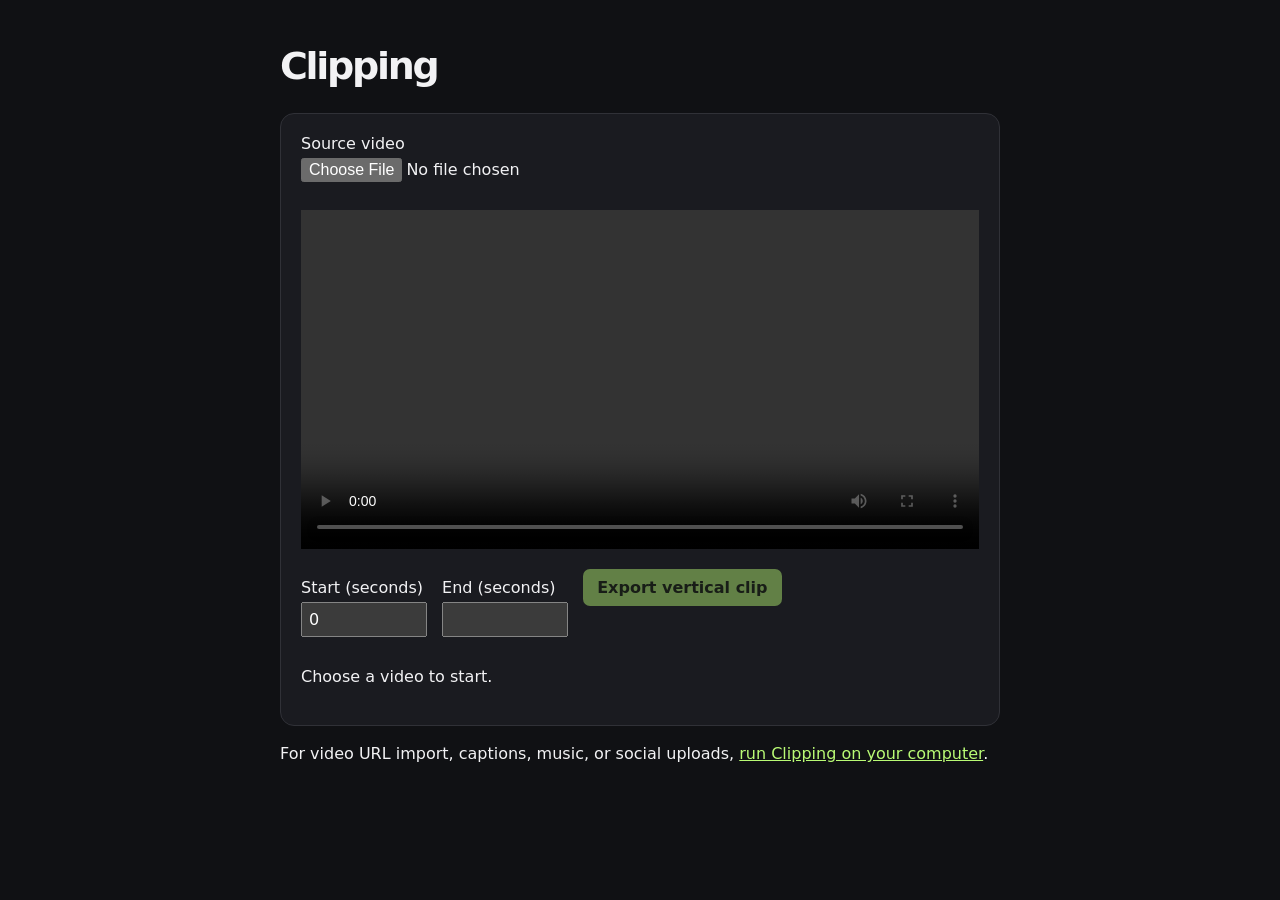
==== docs/index.html @ 1b0fe751 "Deploy browser clipping editor to GitHub Pages" ====
<!doctype html>
<html lang="en">
<meta charset="utf-8">
<meta name="viewport" content="width=device-width, initial-scale=1">
<title>Clipping</title>
<style>
:root{color-scheme:dark;font:16px system-ui;background:#101114;color:#f2f2f4;accent-color:#b9fb75}
body{max-width:720px;margin:44px auto;padding:0 20px}section{background:#1a1b20;border:1px solid #303137;border-radius:14px;padding:20px}h1{letter-spacing:-.06em;font-size:38px}a{color:#b9fb75}video{width:100%;max-height:380px;background:#09090a;margin:16px 0}label{display:inline-flex;flex-direction:column;gap:5px;margin:0 10px 12px 0}input,button{font:inherit}input[type=number]{width:110px;padding:6px}button{padding:9px 14px;border:0;border-radius:7px;background:#b9fb75;color:#17210d;font-weight:700}button:disabled{opacity:.45}p{line-height:1.5}
</style>
<h1>Clipping</h1>
<section>
  <label>Source video<input id="source" type="file" accept="video/*"></label>
  <video id="preview" controls playsinline></video>
  <form id="clip">
    <label>Start (seconds)<input id="start" type="number" min="0" step="any" value="0" required></label>
    <label>End (seconds)<input id="end" type="number" min="0" step="any" required></label>
    <button id="export" disabled>Export vertical clip</button>
  </form>
  <p id="status" role="status">Choose a video to start.</p>
  <a id="download" hidden>Download clip</a>
</section>
<p>For video URL import, captions, music, or social uploads, <a href="https://github.com/akshatjaiswal070/clipping#readme">run Clipping on your computer</a>.</p>
<script>
const element = id => document.getElementById(id);
const video = element('preview');
const source = element('source');
const start = element('start');
const end = element('end');
const exportButton = element('export');
const status = element('status');
const download = element('download');
let sourceUrl, outputUrl, audioContext, audioSource;
const supported = typeof MediaRecorder !== 'undefined' &&
  typeof HTMLCanvasElement.prototype.captureStream === 'function' &&
  typeof AudioContext !== 'undefined';

source.onchange = () => {
  const file = source.files[0];
  if (!file) return;
  exportButton.disabled = true;
  download.hidden = true;
  if (sourceUrl) URL.revokeObjectURL(sourceUrl);
  video.src = sourceUrl = URL.createObjectURL(file);
};
video.onloadedmetadata = () => {
  const valid = Number.isFinite(video.duration) && video.duration > 0 && video.videoWidth > 0;
  start.max = end.max = valid ? video.duration : 0;
  start.value = 0;
  end.value = valid ? Math.min(video.duration, 15) : '';
  exportButton.disabled = !valid || !supported;
  status.textContent = !supported ? 'Open this page in a browser that supports video recording.'
    : valid ? 'Set the range and export. Keep this tab visible during export.'
    : 'Choose a video with a known duration.';
};
video.onerror = () => {
  exportButton.disabled = true;
  status.textContent = 'This video format could not be played.';
};

element('clip').onsubmit = async event => {
  event.preventDefault();
  const from = start.valueAsNumber, to = end.valueAsNumber;
  if (!(from >= 0 && from < to && to <= video.duration)) {
    status.textContent = 'Choose a start and end within the video.';
    return;
  }
  source.disabled = exportButton.disabled = true;
  video.controls = false;
  download.hidden = true;
  status.textContent = 'Exporting in real time…';
  const canvas = document.createElement('canvas');
  canvas.width = 720;
  canvas.height = 1280;
  const frame = canvas.getContext('2d');
  const stream = canvas.captureStream(30);
  let recorder, animation, audioOutput;
  try {
    if (!audioContext) {
      audioContext = new AudioContext();
      audioSource = audioContext.createMediaElementSource(video);
      audioSource.connect(audioContext.destination);
    }
    await audioContext.resume();
    audioOutput = audioContext.createMediaStreamDestination();
    audioSource.connect(audioOutput);
    for (const track of audioOutput.stream.getAudioTracks()) stream.addTrack(track);
    video.pause();
    video.playbackRate = 1;
    if (video.currentTime !== from) {
      await new Promise((resolve, reject) => {
        const timeout = setTimeout(() => {
          video.removeEventListener('seeked', seeked);
          reject(new Error('Could not seek to the start of the clip.'));
        }, 5000);
        function seeked() { clearTimeout(timeout); resolve(); }
        video.addEventListener('seeked', seeked, {once:true});
        video.currentTime = from;
      });
    }
    const ratio = Math.max(canvas.width / video.videoWidth, canvas.height / video.videoHeight);
    const width = video.videoWidth * ratio, height = video.videoHeight * ratio;
    const draw = () => frame.drawImage(video, (canvas.width-width)/2, (canvas.height-height)/2, width, height);
    draw();
    const formats = ['video/mp4', 'video/webm;codecs=vp8,opus', 'video/webm'];
    const mimeType = formats.find(type => MediaRecorder.isTypeSupported(type));
    recorder = new MediaRecorder(stream, mimeType ? {mimeType} : {});
    const chunks = [];
    recorder.ondataavailable = event => { if (event.data.size) chunks.push(event.data); };
    await new Promise((resolve, reject) => {
      recorder.onstop = resolve;
      recorder.onerror = () => reject(new Error('Recording failed.'));
      const tick = () => {
        if (video.currentTime >= to || video.ended) {
          video.pause();
          recorder.stop();
          return;
        }
        draw();
        animation = requestAnimationFrame(tick);
      };
      video.play().then(() => {
        try { recorder.start(); tick(); } catch (error) { reject(error); }
      }, reject);
    });
    if (!chunks.length) throw new Error('No video was recorded. Try a longer range.');
    if (outputUrl) URL.revokeObjectURL(outputUrl);
    const type = recorder.mimeType || chunks[0].type;
    outputUrl = URL.createObjectURL(new Blob(chunks, {type}));
    download.href = outputUrl;
    download.download = 'clip.' + (type.startsWith('video/mp4') ? 'mp4' : 'webm');
    download.hidden = false;
    status.textContent = 'Your clip is ready.';
  } catch (error) {
    status.textContent = error.message;
  } finally {
    cancelAnimationFrame(animation);
    video.pause();
    if (recorder && recorder.state !== 'inactive') recorder.stop();
    if (audioOutput) audioSource.disconnect(audioOutput);
    for (const track of stream.getTracks()) track.stop();
    video.controls = true;
    source.disabled = exportButton.disabled = false;
  }
};
</script>
</html>
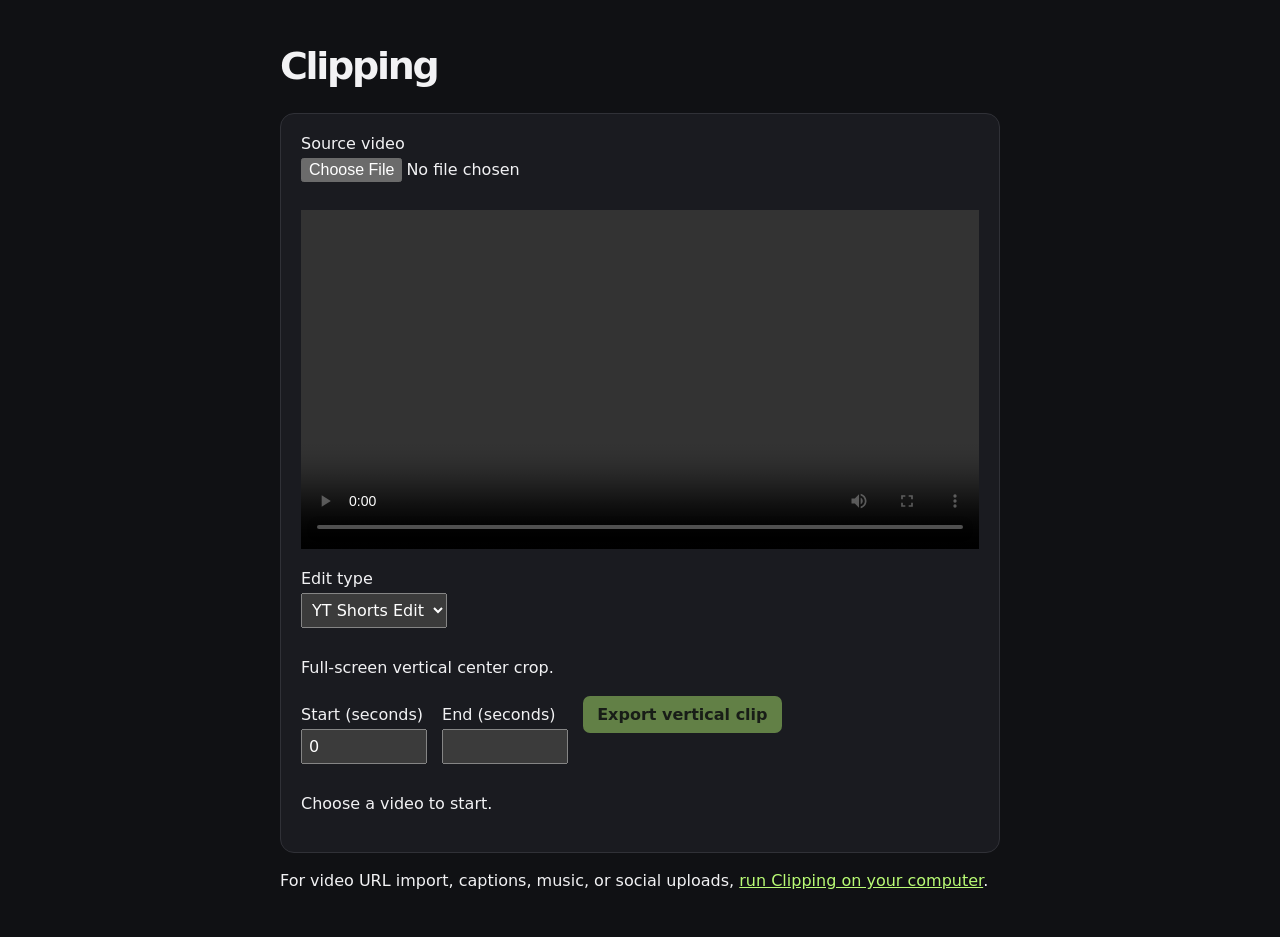
==== commit 1c7b0472: "Add three browser edit presets" ====
--- a/docs/index.html
+++ b/docs/index.html
@@ -5,13 +5,19 @@
 <title>Clipping</title>
 <style>
 :root{color-scheme:dark;font:16px system-ui;background:#101114;color:#f2f2f4;accent-color:#b9fb75}
-body{max-width:720px;margin:44px auto;padding:0 20px}section{background:#1a1b20;border:1px solid #303137;border-radius:14px;padding:20px}h1{letter-spacing:-.06em;font-size:38px}a{color:#b9fb75}video{width:100%;max-height:380px;background:#09090a;margin:16px 0}label{display:inline-flex;flex-direction:column;gap:5px;margin:0 10px 12px 0}input,button{font:inherit}input[type=number]{width:110px;padding:6px}button{padding:9px 14px;border:0;border-radius:7px;background:#b9fb75;color:#17210d;font-weight:700}button:disabled{opacity:.45}p{line-height:1.5}
+body{max-width:720px;margin:44px auto;padding:0 20px}section{background:#1a1b20;border:1px solid #303137;border-radius:14px;padding:20px}h1{letter-spacing:-.06em;font-size:38px}a{color:#b9fb75}video{width:100%;max-height:380px;background:#09090a;margin:16px 0}label{display:inline-flex;flex-direction:column;gap:5px;margin:0 10px 12px 0}input,button,select{font:inherit}select{padding:6px}input[type=number]{width:110px;padding:6px}button{padding:9px 14px;border:0;border-radius:7px;background:#b9fb75;color:#17210d;font-weight:700}button:disabled{opacity:.45}p{line-height:1.5}
 </style>
 <h1>Clipping</h1>
 <section>
   <label>Source video<input id="source" type="file" accept="video/*"></label>
   <video id="preview" controls playsinline></video>
   <form id="clip">
+    <label>Edit type<select id="editType" aria-describedby="editDescription">
+      <option value="cold">Cold Edit</option>
+      <option value="shorts" selected>YT Shorts Edit</option>
+      <option value="insta">Insta Edit</option>
+    </select></label>
+    <p id="editDescription"></p>
     <label>Start (seconds)<input id="start" type="number" min="0" step="any" value="0" required></label>
     <label>End (seconds)<input id="end" type="number" min="0" step="any" required></label>
     <button id="export" disabled>Export vertical clip</button>
@@ -29,6 +35,17 @@
 const exportButton = element('export');
 const status = element('status');
 const download = element('download');
+const editType = element('editType');
+const presets = {
+  cold: {description: 'Dark, high-contrast center crop.', filename: 'cold-edit'},
+  shorts: {description: 'Full-screen vertical center crop.', filename: 'yt-shorts-edit'},
+  insta: {description: 'Full source frame with a dimmed background.', filename: 'insta-edit'}
+};
+function describePreset() {
+  element('editDescription').textContent = presets[editType.value].description;
+}
+editType.onchange = describePreset;
+describePreset();
 let sourceUrl, outputUrl, audioContext, audioSource;
 const supported = typeof MediaRecorder !== 'undefined' &&
   typeof HTMLCanvasElement.prototype.captureStream === 'function' &&
@@ -64,7 +81,8 @@
     status.textContent = 'Choose a start and end within the video.';
     return;
   }
-  source.disabled = exportButton.disabled = true;
+  const preset = editType.value;
+  source.disabled = editType.disabled = exportButton.disabled = true;
   video.controls = false;
   download.hidden = true;
   status.textContent = 'Exporting in real time…';
@@ -97,9 +115,33 @@
         video.currentTime = from;
       });
     }
-    const ratio = Math.max(canvas.width / video.videoWidth, canvas.height / video.videoHeight);
-    const width = video.videoWidth * ratio, height = video.videoHeight * ratio;
-    const draw = () => frame.drawImage(video, (canvas.width-width)/2, (canvas.height-height)/2, width, height);
+    const horizontalScale = canvas.width / video.videoWidth;
+    const verticalScale = canvas.height / video.videoHeight;
+    const coverScale = Math.max(horizontalScale, verticalScale);
+    const fitScale = Math.min(horizontalScale, verticalScale);
+    function drawVideo(scale) {
+      const width = video.videoWidth * scale;
+      const height = video.videoHeight * scale;
+      frame.drawImage(video, (canvas.width - width) / 2, (canvas.height - height) / 2, width, height);
+    }
+    function tint(color) {
+      frame.fillStyle = color;
+      frame.fillRect(0, 0, canvas.width, canvas.height);
+    }
+    function draw() {
+      if (preset === 'cold') {
+        frame.filter = 'contrast(1.24) saturate(0.6) brightness(0.86)';
+        drawVideo(coverScale);
+        frame.filter = 'none';
+        tint('rgba(18, 40, 71, 0.18)');
+      } else if (preset === 'insta') {
+        drawVideo(coverScale);
+        tint('rgba(0, 0, 0, 0.68)');
+        drawVideo(fitScale);
+      } else {
+        drawVideo(coverScale);
+      }
+    }
     draw();
     const formats = ['video/mp4', 'video/webm;codecs=vp8,opus', 'video/webm'];
     const mimeType = formats.find(type => MediaRecorder.isTypeSupported(type));
@@ -127,7 +169,7 @@
     const type = recorder.mimeType || chunks[0].type;
     outputUrl = URL.createObjectURL(new Blob(chunks, {type}));
     download.href = outputUrl;
-    download.download = 'clip.' + (type.startsWith('video/mp4') ? 'mp4' : 'webm');
+    download.download = presets[preset].filename + '.' + (type.startsWith('video/mp4') ? 'mp4' : 'webm');
     download.hidden = false;
     status.textContent = 'Your clip is ready.';
   } catch (error) {
@@ -139,7 +181,7 @@
     if (audioOutput) audioSource.disconnect(audioOutput);
     for (const track of stream.getTracks()) track.stop();
     video.controls = true;
-    source.disabled = exportButton.disabled = false;
+    source.disabled = editType.disabled = exportButton.disabled = false;
   }
 };
 </script>
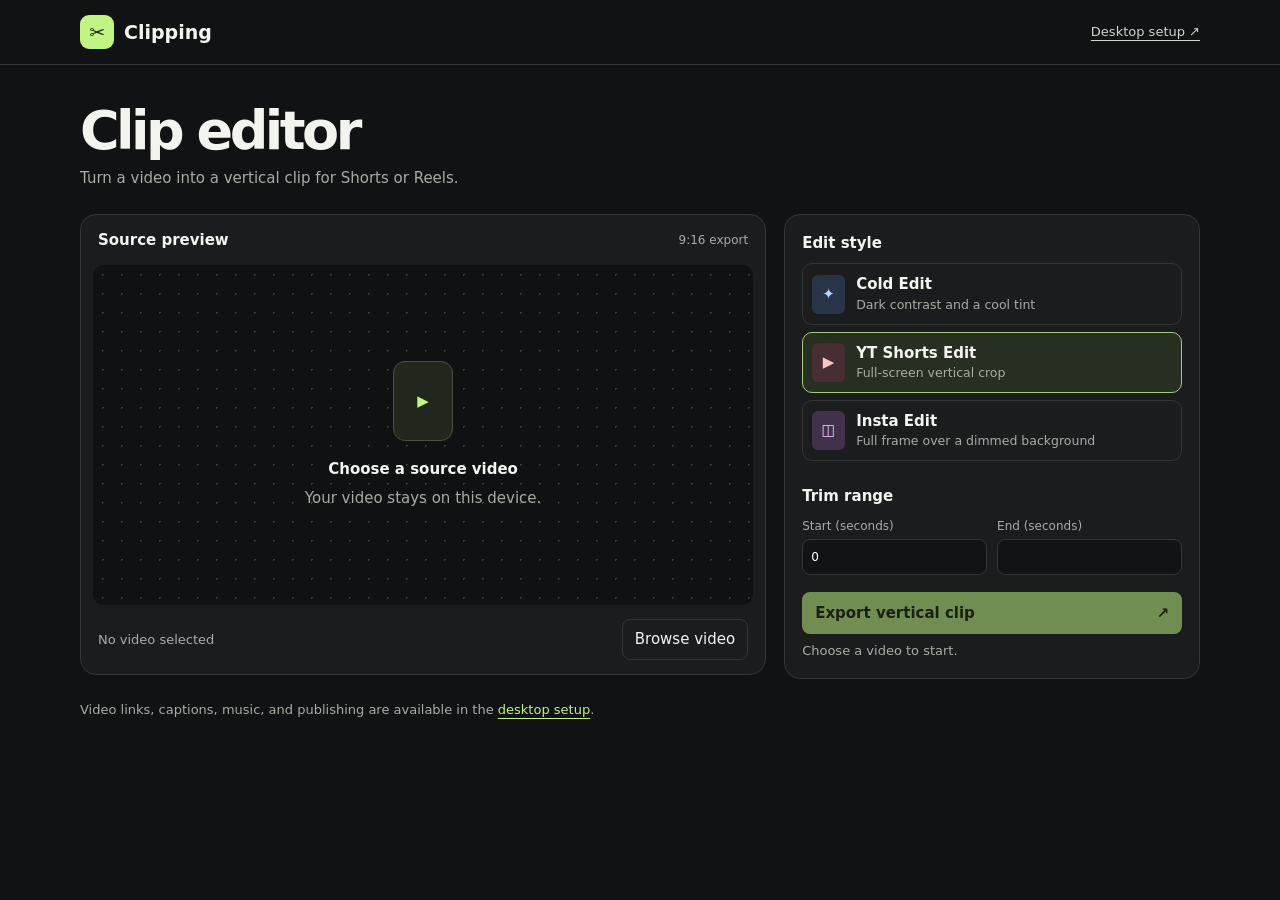
==== commit eb1797e7: "Redesign the public clipping editor" ====
--- a/docs/index.html
+++ b/docs/index.html
@@ -1,31 +1,69 @@
 <!doctype html>
 <html lang="en">
+<head>
 <meta charset="utf-8">
 <meta name="viewport" content="width=device-width, initial-scale=1">
-<title>Clipping</title>
-<style>
-:root{color-scheme:dark;font:16px system-ui;background:#101114;color:#f2f2f4;accent-color:#b9fb75}
-body{max-width:720px;margin:44px auto;padding:0 20px}section{background:#1a1b20;border:1px solid #303137;border-radius:14px;padding:20px}h1{letter-spacing:-.06em;font-size:38px}a{color:#b9fb75}video{width:100%;max-height:380px;background:#09090a;margin:16px 0}label{display:inline-flex;flex-direction:column;gap:5px;margin:0 10px 12px 0}input,button,select{font:inherit}select{padding:6px}input[type=number]{width:110px;padding:6px}button{padding:9px 14px;border:0;border-radius:7px;background:#b9fb75;color:#17210d;font-weight:700}button:disabled{opacity:.45}p{line-height:1.5}
-</style>
-<h1>Clipping</h1>
-<section>
-  <label>Source video<input id="source" type="file" accept="video/*"></label>
-  <video id="preview" controls playsinline></video>
-  <form id="clip">
-    <label>Edit type<select id="editType" aria-describedby="editDescription">
-      <option value="cold">Cold Edit</option>
-      <option value="shorts" selected>YT Shorts Edit</option>
-      <option value="insta">Insta Edit</option>
-    </select></label>
-    <p id="editDescription"></p>
-    <label>Start (seconds)<input id="start" type="number" min="0" step="any" value="0" required></label>
-    <label>End (seconds)<input id="end" type="number" min="0" step="any" required></label>
-    <button id="export" disabled>Export vertical clip</button>
-  </form>
-  <p id="status" role="status">Choose a video to start.</p>
-  <a id="download" hidden>Download clip</a>
-</section>
-<p>For video URL import, captions, music, or social uploads, <a href="https://github.com/akshatjaiswal070/clipping#readme">run Clipping on your computer</a>.</p>
+<title>Clipping Studio</title>
+<link rel="stylesheet" href="./studio.css">
+</head>
+<body>
+<header class="topbar">
+  <div class="brand"><span class="brand-icon" aria-hidden="true">✂</span>Clipping</div>
+  <a href="https://github.com/akshatjaiswal070/clipping#readme">Desktop setup ↗</a>
+</header>
+<main>
+  <div class="intro"><h1>Clip editor</h1><p>Turn a video into a vertical clip for Shorts or Reels.</p></div>
+  <div class="workspace">
+    <section class="panel preview-panel" aria-labelledby="previewTitle">
+      <div class="panel-head"><h2 id="previewTitle">Source preview</h2><span class="format">9:16 export</span></div>
+      <div class="stage">
+        <div id="empty" class="empty">
+          <div class="film" aria-hidden="true"><span>▶</span></div>
+          <strong>Choose a source video</strong>
+          <p>Your video stays on this device.</p>
+        </div>
+        <video id="preview" controls playsinline hidden></video>
+      </div>
+      <div class="source-bar">
+        <span id="filename">No video selected</span>
+        <label class="browse"><input id="source" type="file" accept="video/*"><span>Browse video</span></label>
+      </div>
+    </section>
+    <form id="clip" class="panel settings" aria-label="Edit settings">
+      <fieldset id="editType">
+        <legend>Edit style</legend>
+        <label class="preset">
+          <input type="radio" name="preset" value="cold">
+          <span class="swatch cold" aria-hidden="true">✦</span>
+          <span><strong>Cold Edit</strong><small>Dark contrast and a cool tint</small></span>
+        </label>
+        <label class="preset">
+          <input type="radio" name="preset" value="shorts" checked>
+          <span class="swatch shorts" aria-hidden="true">▶</span>
+          <span><strong>YT Shorts Edit</strong><small>Full-screen vertical crop</small></span>
+        </label>
+        <label class="preset">
+          <input type="radio" name="preset" value="insta">
+          <span class="swatch insta" aria-hidden="true">◫</span>
+          <span><strong>Insta Edit</strong><small>Full frame over a dimmed background</small></span>
+        </label>
+      </fieldset>
+      <fieldset id="trim">
+        <legend>Trim range</legend>
+        <div class="trim-fields">
+          <label>Start (seconds)<input id="start" type="number" min="0" step="any" value="0" required></label>
+          <label>End (seconds)<input id="end" type="number" min="0" step="any" required></label>
+        </div>
+      </fieldset>
+      <div class="export">
+        <button id="export" disabled>Export vertical clip <span aria-hidden="true">↗</span></button>
+        <p id="status" role="status">Choose a video to start.</p>
+        <a id="download" hidden>Download clip ↓</a>
+      </div>
+    </form>
+  </div>
+  <footer>Video links, captions, music, and publishing are available in the <a href="https://github.com/akshatjaiswal070/clipping#readme">desktop setup</a>.</footer>
+</main>
 <script>
 const element = id => document.getElementById(id);
 const video = element('preview');
@@ -36,16 +74,8 @@
 const status = element('status');
 const download = element('download');
 const editType = element('editType');
-const presets = {
-  cold: {description: 'Dark, high-contrast center crop.', filename: 'cold-edit'},
-  shorts: {description: 'Full-screen vertical center crop.', filename: 'yt-shorts-edit'},
-  insta: {description: 'Full source frame with a dimmed background.', filename: 'insta-edit'}
-};
-function describePreset() {
-  element('editDescription').textContent = presets[editType.value].description;
-}
-editType.onchange = describePreset;
-describePreset();
+const trim = element('trim');
+const filenames = {cold: 'cold-edit', shorts: 'yt-shorts-edit', insta: 'insta-edit'};
 let sourceUrl, outputUrl, audioContext, audioSource;
 const supported = typeof MediaRecorder !== 'undefined' &&
   typeof HTMLCanvasElement.prototype.captureStream === 'function' &&
@@ -55,12 +85,18 @@
   const file = source.files[0];
   if (!file) return;
   exportButton.disabled = true;
+  video.hidden = true;
+  element('empty').hidden = false;
+  element('filename').textContent = file.name;
+  status.textContent = 'Loading video…';
   download.hidden = true;
   if (sourceUrl) URL.revokeObjectURL(sourceUrl);
   video.src = sourceUrl = URL.createObjectURL(file);
 };
 video.onloadedmetadata = () => {
   const valid = Number.isFinite(video.duration) && video.duration > 0 && video.videoWidth > 0;
+  video.hidden = !valid;
+  element('empty').hidden = valid;
   start.max = end.max = valid ? video.duration : 0;
   start.value = 0;
   end.value = valid ? Math.min(video.duration, 15) : '';
@@ -81,8 +117,9 @@
     status.textContent = 'Choose a start and end within the video.';
     return;
   }
-  const preset = editType.value;
-  source.disabled = editType.disabled = exportButton.disabled = true;
+  if (!supported || exportButton.disabled) return;
+  const preset = editType.querySelector(':checked').value;
+  source.disabled = editType.disabled = trim.disabled = exportButton.disabled = true;
   video.controls = false;
   download.hidden = true;
   status.textContent = 'Exporting in real time…';
@@ -169,7 +206,7 @@
     const type = recorder.mimeType || chunks[0].type;
     outputUrl = URL.createObjectURL(new Blob(chunks, {type}));
     download.href = outputUrl;
-    download.download = presets[preset].filename + '.' + (type.startsWith('video/mp4') ? 'mp4' : 'webm');
+    download.download = filenames[preset] + '.' + (type.startsWith('video/mp4') ? 'mp4' : 'webm');
     download.hidden = false;
     status.textContent = 'Your clip is ready.';
   } catch (error) {
@@ -181,7 +218,7 @@
     if (audioOutput) audioSource.disconnect(audioOutput);
     for (const track of stream.getTracks()) track.stop();
     video.controls = true;
-    source.disabled = editType.disabled = exportButton.disabled = false;
+    source.disabled = editType.disabled = trim.disabled = exportButton.disabled = false;
   }
 };
 </script>
--- a/docs/studio.css
+++ b/docs/studio.css
@@ -0,0 +1,79 @@
+:root {
+  color-scheme: dark;
+  font: 15px/1.5 Geist, Inter, system-ui, sans-serif;
+  background: #111214;
+  color: #f3f4f0;
+  accent-color: #c2f483;
+  --muted: #a8aca4;
+  --line: #343633;
+  --accent: #c2f483;
+}
+* { box-sizing: border-box; }
+[hidden] { display: none !important; }
+body { margin: 0; }
+a { color: var(--accent); text-underline-offset: 4px; }
+button, input { font: inherit; }
+:focus-visible { outline: 2px solid var(--accent); outline-offset: 4px; }
+.topbar {
+  display: flex; align-items: center; justify-content: space-between;
+  gap: 16px; border-bottom: 1px solid var(--line);
+  padding: 15px max(24px, calc((100vw - 1120px) / 2));
+}
+.brand { display: flex; gap: 10px; align-items: center; font-size: 19px; font-weight: 750; }
+.brand-icon { background: var(--accent); color: #18240f; border-radius: 9px; width: 34px; line-height: 34px; text-align: center; }
+.topbar a { color: #d1d5cb; font-size: 13px; }
+main { max-width: 1168px; margin: auto; padding: 36px 24px; }
+.intro { margin-bottom: 24px; }
+h1 { margin: 0; font-size: clamp(36px, 5vw, 54px); line-height: 1.1; letter-spacing: -.065em; }
+p { margin: 7px 0 0; color: var(--muted); }
+.workspace { display: grid; grid-template-columns: minmax(0, 1.65fr) minmax(305px, 1fr); gap: 18px; align-items: start; }
+.panel { background: #1b1c1e; border: 1px solid var(--line); border-radius: 16px; min-width: 0; }
+.panel-head, .source-bar { display: flex; align-items: center; justify-content: space-between; gap: 14px; padding: 14px 17px; }
+h2, legend { font-size: 15px; font-weight: 700; margin: 0; }
+.format { color: var(--muted); font-size: 12px; }
+.stage {
+  display: grid; place-items: center; min-height: 340px; margin: 0 12px;
+  border-radius: 11px; overflow: hidden; background: #101113;
+  background-image: radial-gradient(#3a4037 1px, transparent 1px);
+  background-size: 19px 19px;
+}
+.empty { text-align: center; padding: 24px; }
+.film {
+  display: grid; place-items: center; width: 60px; height: 80px; margin: 0 auto 17px;
+  border: 1px solid #48513f; border-radius: 12px; color: var(--accent); background: #21271d;
+}
+video { width: 100%; height: 340px; background: #0c0d0f; }
+#filename { overflow: hidden; text-overflow: ellipsis; white-space: nowrap; color: var(--muted); font-size: 13px; }
+.browse { position: relative; flex: none; display: block; border-radius: 8px; border: 1px solid var(--line); padding: 8px 12px; }
+.browse input { position: absolute; inset: 0; width: 100%; opacity: 0; cursor: pointer; }
+.browse:focus-within { outline: 2px solid var(--accent); outline-offset: 3px; }
+.settings { padding: 17px; }
+fieldset { border: 0; padding: 0; margin: 0 0 17px; min-width: 0; }
+legend { padding: 0; margin-bottom: 9px; }
+.preset {
+  position: relative; display: flex; align-items: center; gap: 11px; padding: 9px;
+  border: 1px solid var(--line); border-radius: 10px; margin-bottom: 7px; cursor: pointer;
+}
+.preset:has(input:checked) { border-color: #a4ce71; background: #272f22; }
+.preset:has(input:focus-visible) { outline: 2px solid var(--accent); outline-offset: 2px; }
+.preset input { position: absolute; inset: 0; margin: 0; width: 100%; height: 100%; opacity: 0; cursor: pointer; }
+.preset strong, .preset small { display: block; }
+.preset small { color: var(--muted); }
+.swatch { flex: none; display: grid; place-items: center; width: 33px; height: 39px; border-radius: 6px; }
+.cold { background: #283448; color: #b9d4ff; }
+.shorts { background: #472e32; color: #ffc2c7; }
+.insta { background: #42314a; color: #f3cbff; }
+.trim-fields { display: grid; grid-template-columns: 1fr 1fr; gap: 10px; }
+.trim-fields label { color: var(--muted); font-size: 12px; }
+.trim-fields input { display: block; width: 100%; margin-top: 4px; padding: 8px; border: 1px solid var(--line); border-radius: 8px; background: #121315; color: #fff; }
+.export button { display: flex; justify-content: space-between; width: 100%; padding: 10px 13px; border: 0; border-radius: 8px; background: var(--accent); color: #18240f; font-weight: 750; cursor: pointer; }
+.export button:disabled { opacity: .52; cursor: default; }
+#status, footer { font-size: 13px; color: var(--muted); }
+#download { display: inline-block; margin-top: 8px; }
+footer { margin-top: 21px; }
+@media (max-width: 760px) {
+  .workspace { grid-template-columns: 1fr; }
+  main { padding: 26px 16px; }
+  .stage { min-height: 240px; }
+  video { height: 240px; }
+}
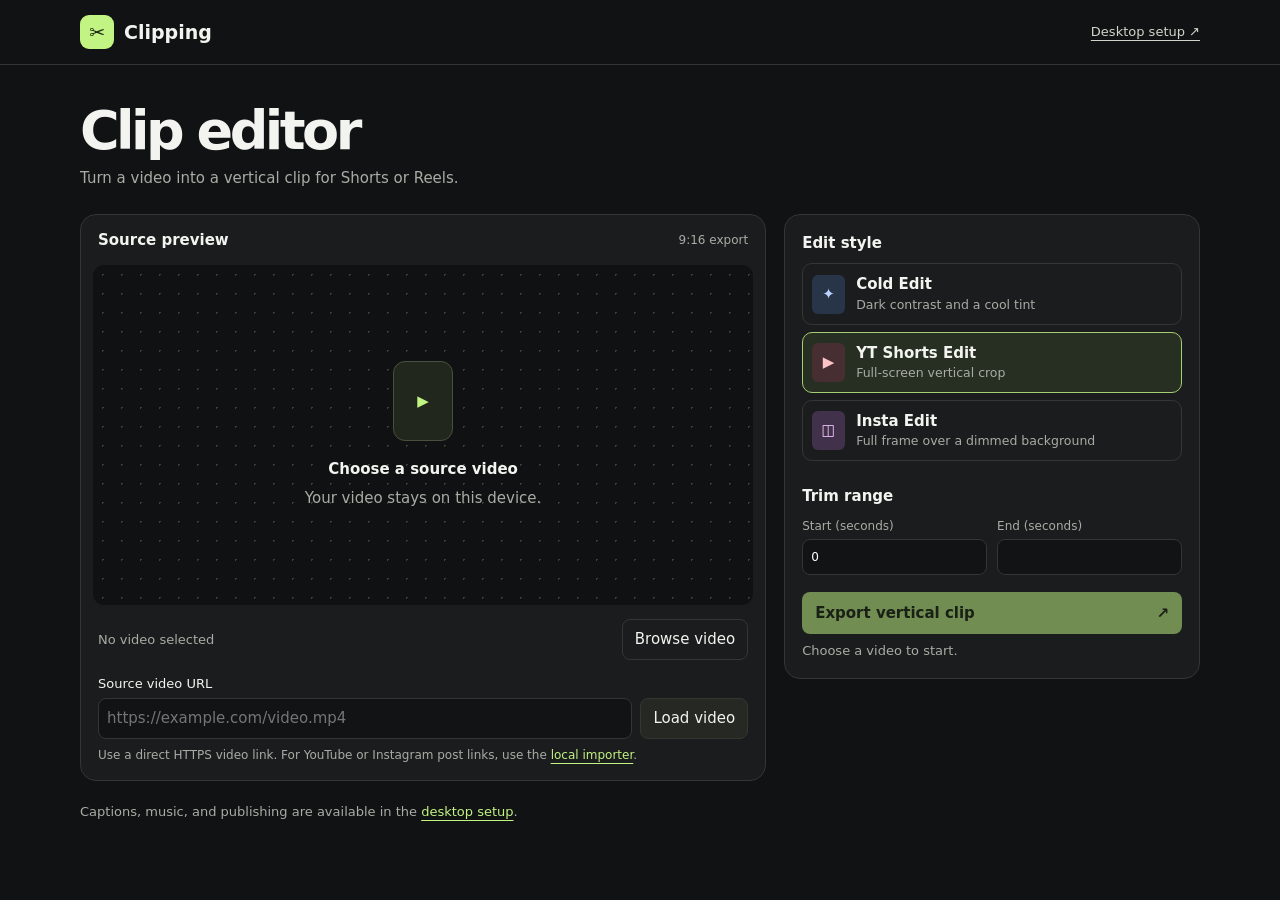
==== commit 724f2c9c: "Add direct video links to public editor" ====
--- a/docs/index.html
+++ b/docs/index.html
@@ -28,6 +28,14 @@
         <span id="filename">No video selected</span>
         <label class="browse"><input id="source" type="file" accept="video/*"><span>Browse video</span></label>
       </div>
+      <form id="linkForm" class="link-form">
+        <label for="sourceLink">Source video URL</label>
+        <div class="link-fields">
+          <input id="sourceLink" type="url" placeholder="https://example.com/video.mp4" required>
+          <button id="loadLink" type="submit">Load video</button>
+        </div>
+        <p>Use a direct HTTPS video link. For YouTube or Instagram post links, use the <a href="https://github.com/akshatjaiswal070/clipping#readme">local importer</a>.</p>
+      </form>
     </section>
     <form id="clip" class="panel settings" aria-label="Edit settings">
       <fieldset id="editType">
@@ -62,12 +70,14 @@
       </div>
     </form>
   </div>
-  <footer>Video links, captions, music, and publishing are available in the <a href="https://github.com/akshatjaiswal070/clipping#readme">desktop setup</a>.</footer>
+  <footer>Captions, music, and publishing are available in the <a href="https://github.com/akshatjaiswal070/clipping#readme">desktop setup</a>.</footer>
 </main>
 <script>
 const element = id => document.getElementById(id);
 const video = element('preview');
 const source = element('source');
+const sourceLink = element('sourceLink');
+const loadLink = element('loadLink');
 const start = element('start');
 const end = element('end');
 const exportButton = element('export');
@@ -77,21 +87,44 @@
 const trim = element('trim');
 const filenames = {cold: 'cold-edit', shorts: 'yt-shorts-edit', insta: 'insta-edit'};
 let sourceUrl, outputUrl, audioContext, audioSource;
+let isRemote = false;
 const supported = typeof MediaRecorder !== 'undefined' &&
   typeof HTMLCanvasElement.prototype.captureStream === 'function' &&
   typeof AudioContext !== 'undefined';
 
+function loadSource(url, name, remote) {
+  exportButton.disabled = true;
+  video.hidden = true;
+  element('empty').hidden = false;
+  element('filename').textContent = name;
+  status.textContent = 'Loading video…';
+  download.hidden = true;
+  if (sourceUrl) URL.revokeObjectURL(sourceUrl);
+  isRemote = remote;
+  sourceUrl = remote ? null : url;
+  if (remote) video.crossOrigin = 'anonymous';
+  else video.removeAttribute('crossorigin');
+  video.src = url;
+}
 source.onchange = () => {
   const file = source.files[0];
   if (!file) return;
-  exportButton.disabled = true;
-  video.hidden = true;
-  element('empty').hidden = false;
-  element('filename').textContent = file.name;
-  status.textContent = 'Loading video…';
-  download.hidden = true;
-  if (sourceUrl) URL.revokeObjectURL(sourceUrl);
-  video.src = sourceUrl = URL.createObjectURL(file);
+  loadSource(URL.createObjectURL(file), file.name, false);
+  source.value = '';
+};
+element('linkForm').onsubmit = event => {
+  event.preventDefault();
+  if (loadLink.disabled) return;
+  const url = new URL(sourceLink.value.trim());
+  if (url.protocol !== 'https:' || url.username || url.password) {
+    status.textContent = 'Enter a direct HTTPS video URL.';
+    return;
+  }
+  if (/(^|\.)(youtube\.com|youtu\.be|instagram\.com)$/.test(url.hostname)) {
+    status.textContent = 'Use the local importer for YouTube or Instagram post links.';
+    return;
+  }
+  loadSource(url.href, url.hostname, true);
 };
 video.onloadedmetadata = () => {
   const valid = Number.isFinite(video.duration) && video.duration > 0 && video.videoWidth > 0;
@@ -107,7 +140,9 @@
 };
 video.onerror = () => {
   exportButton.disabled = true;
-  status.textContent = 'This video format could not be played.';
+  status.textContent = isRemote
+    ? 'Could not load this link. Use a direct video URL from a host that allows browser access, or browse for a file.'
+    : 'This video format could not be played.';
 };
 
 element('clip').onsubmit = async event => {
@@ -119,7 +154,7 @@
   }
   if (!supported || exportButton.disabled) return;
   const preset = editType.querySelector(':checked').value;
-  source.disabled = editType.disabled = trim.disabled = exportButton.disabled = true;
+  source.disabled = sourceLink.disabled = loadLink.disabled = editType.disabled = trim.disabled = exportButton.disabled = true;
   video.controls = false;
   download.hidden = true;
   status.textContent = 'Exporting in real time…';
@@ -218,7 +253,7 @@
     if (audioOutput) audioSource.disconnect(audioOutput);
     for (const track of stream.getTracks()) track.stop();
     video.controls = true;
-    source.disabled = editType.disabled = trim.disabled = exportButton.disabled = false;
+    source.disabled = sourceLink.disabled = loadLink.disabled = editType.disabled = trim.disabled = exportButton.disabled = false;
   }
 };
 </script>
--- a/docs/studio.css
+++ b/docs/studio.css
@@ -77,3 +77,15 @@
   .stage { min-height: 240px; }
   video { height: 240px; }
 }
+.link-form { padding: 0 17px 16px; }
+.link-form label { display: block; margin-bottom: 5px; font-size: 13px; }
+.link-fields { display: flex; gap: 8px; }
+.link-fields input {
+  flex: 1; min-width: 0; padding: 8px; border: 1px solid var(--line);
+  border-radius: 8px; background: #121315; color: inherit;
+}
+.link-fields button {
+  padding: 8px 12px; border: 1px solid var(--line); border-radius: 8px;
+  background: #262824; color: inherit; cursor: pointer;
+}
+.link-form p { font-size: 12px; }
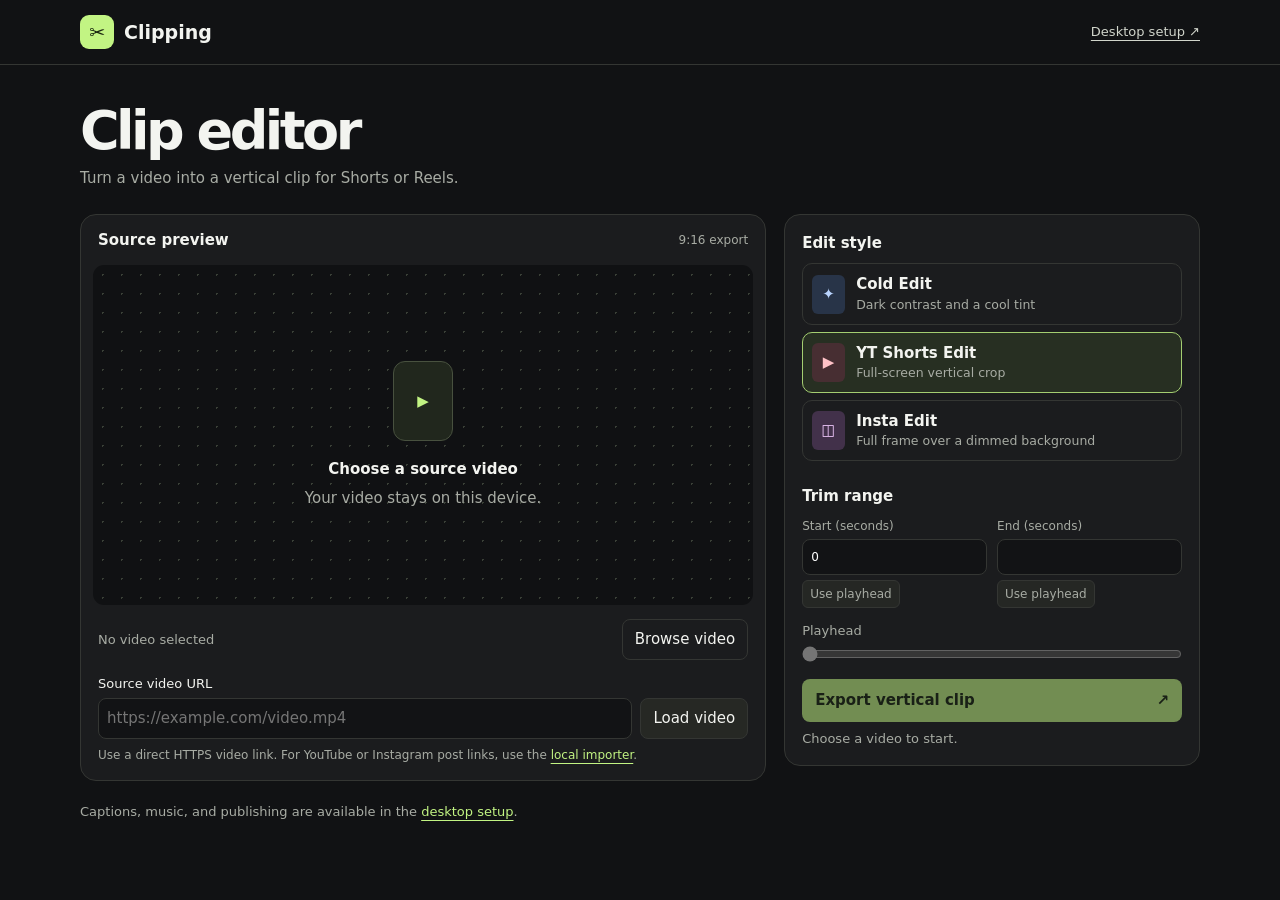
==== commit 71ac95e6: "Add live style preview and playhead trimming" ====
--- a/docs/index.html
+++ b/docs/index.html
@@ -23,6 +23,10 @@
           <p>Your video stays on this device.</p>
         </div>
         <video id="preview" controls playsinline hidden></video>
+      </div>
+      <div id="stylePreview" class="style-preview" hidden>
+        <canvas id="styleFrame" width="360" height="640" aria-label="Vertical preview of the selected style"></canvas>
+        <span>Style preview</span>
       </div>
       <div class="source-bar">
         <span id="filename">No video selected</span>
@@ -56,11 +60,16 @@
           <span><strong>Insta Edit</strong><small>Full frame over a dimmed background</small></span>
         </label>
       </fieldset>
-      <fieldset id="trim">
+      <fieldset id="trim" disabled>
         <legend>Trim range</legend>
         <div class="trim-fields">
-          <label>Start (seconds)<input id="start" type="number" min="0" step="any" value="0" required></label>
-          <label>End (seconds)<input id="end" type="number" min="0" step="any" required></label>
+          <label>Start (seconds)<input id="start" type="number" min="0" step="any" value="0" required><button id="markStart" type="button">Use playhead</button></label>
+          <label>End (seconds)<input id="end" type="number" min="0" step="any" required><button id="markEnd" type="button">Use playhead</button></label>
+        </div>
+        <div class="timeline">
+          <label for="playhead">Playhead</label>
+          <output id="clipLength"></output>
+          <input id="playhead" type="range" min="0" max="0" step="any" value="0">
         </div>
       </fieldset>
       <div class="export">
@@ -92,8 +101,79 @@
   typeof HTMLCanvasElement.prototype.captureStream === 'function' &&
   typeof AudioContext !== 'undefined';
 
+function frameRenderer(canvas, preset) {
+  const frame = canvas.getContext('2d');
+  const horizontalScale = canvas.width / video.videoWidth;
+  const verticalScale = canvas.height / video.videoHeight;
+  const coverScale = Math.max(horizontalScale, verticalScale);
+  const fitScale = Math.min(horizontalScale, verticalScale);
+  function drawVideo(scale) {
+    const width = video.videoWidth * scale;
+    const height = video.videoHeight * scale;
+    frame.drawImage(video, (canvas.width - width) / 2, (canvas.height - height) / 2, width, height);
+  }
+  function tint(color) {
+    frame.fillStyle = color;
+    frame.fillRect(0, 0, canvas.width, canvas.height);
+  }
+  return function draw() {
+    if (preset === 'cold') {
+      frame.filter = 'contrast(1.24) saturate(0.6) brightness(0.86)';
+      drawVideo(coverScale);
+      frame.filter = 'none';
+      tint('rgba(18, 40, 71, 0.18)');
+    } else if (preset === 'insta') {
+      drawVideo(coverScale);
+      tint('rgba(0, 0, 0, 0.68)');
+      drawVideo(fitScale);
+    } else {
+      drawVideo(coverScale);
+    }
+  };
+}
+
+const playhead = element('playhead');
+const stylePreview = element('stylePreview');
+const styleFrame = element('styleFrame');
+const selectedPreset = () => editType.querySelector(':checked').value;
+let previewAnimation;
+function refreshFrame() {
+  if (!stylePreview.hidden && video.readyState >= 2) {
+    frameRenderer(styleFrame, selectedPreset())();
+  }
+}
+
+function refreshTrim() {
+  playhead.value = video.currentTime;
+  playhead.setAttribute('aria-valuetext', video.currentTime.toFixed(2) + ' seconds');
+  const length = end.valueAsNumber - start.valueAsNumber;
+  element('clipLength').textContent = length > 0 ? length.toFixed(2) + ' s clip' : '';
+}
+function animatePreview() {
+  refreshFrame();
+  if (!video.paused && !trim.disabled) previewAnimation = requestAnimationFrame(animatePreview);
+}
+video.addEventListener('play', () => {
+  cancelAnimationFrame(previewAnimation);
+  animatePreview();
+});
+for (const event of ['loadeddata', 'seeked', 'pause']) video.addEventListener(event, refreshFrame);
+video.addEventListener('timeupdate', refreshTrim);
+editType.addEventListener('change', refreshFrame);
+trim.addEventListener('input', event => {
+  if (event.target === playhead) video.currentTime = playhead.valueAsNumber;
+  refreshTrim();
+});
+for (const [id, field] of [['markStart', start], ['markEnd', end]]) {
+  element(id).onclick = () => {
+    field.value = video.currentTime;
+    refreshTrim();
+  };
+}
+
 function loadSource(url, name, remote) {
-  exportButton.disabled = true;
+  exportButton.disabled = trim.disabled = true;
+  stylePreview.hidden = true;
   video.hidden = true;
   element('empty').hidden = false;
   element('filename').textContent = name;
@@ -130,10 +210,13 @@
   const valid = Number.isFinite(video.duration) && video.duration > 0 && video.videoWidth > 0;
   video.hidden = !valid;
   element('empty').hidden = valid;
-  start.max = end.max = valid ? video.duration : 0;
+  trim.disabled = stylePreview.hidden = !valid;
+  start.max = end.max = playhead.max = valid ? video.duration : 0;
   start.value = 0;
   end.value = valid ? Math.min(video.duration, 15) : '';
   exportButton.disabled = !valid || !supported;
+  refreshTrim();
+  refreshFrame();
   status.textContent = !supported ? 'Open this page in a browser that supports video recording.'
     : valid ? 'Set the range and export. Keep this tab visible during export.'
     : 'Choose a video with a known duration.';
@@ -153,7 +236,7 @@
     return;
   }
   if (!supported || exportButton.disabled) return;
-  const preset = editType.querySelector(':checked').value;
+  const preset = selectedPreset();
   source.disabled = sourceLink.disabled = loadLink.disabled = editType.disabled = trim.disabled = exportButton.disabled = true;
   video.controls = false;
   download.hidden = true;
@@ -161,7 +244,6 @@
   const canvas = document.createElement('canvas');
   canvas.width = 720;
   canvas.height = 1280;
-  const frame = canvas.getContext('2d');
   const stream = canvas.captureStream(30);
   let recorder, animation, audioOutput;
   try {
@@ -187,33 +269,7 @@
         video.currentTime = from;
       });
     }
-    const horizontalScale = canvas.width / video.videoWidth;
-    const verticalScale = canvas.height / video.videoHeight;
-    const coverScale = Math.max(horizontalScale, verticalScale);
-    const fitScale = Math.min(horizontalScale, verticalScale);
-    function drawVideo(scale) {
-      const width = video.videoWidth * scale;
-      const height = video.videoHeight * scale;
-      frame.drawImage(video, (canvas.width - width) / 2, (canvas.height - height) / 2, width, height);
-    }
-    function tint(color) {
-      frame.fillStyle = color;
-      frame.fillRect(0, 0, canvas.width, canvas.height);
-    }
-    function draw() {
-      if (preset === 'cold') {
-        frame.filter = 'contrast(1.24) saturate(0.6) brightness(0.86)';
-        drawVideo(coverScale);
-        frame.filter = 'none';
-        tint('rgba(18, 40, 71, 0.18)');
-      } else if (preset === 'insta') {
-        drawVideo(coverScale);
-        tint('rgba(0, 0, 0, 0.68)');
-        drawVideo(fitScale);
-      } else {
-        drawVideo(coverScale);
-      }
-    }
+    const draw = frameRenderer(canvas, preset);
     draw();
     const formats = ['video/mp4', 'video/webm;codecs=vp8,opus', 'video/webm'];
     const mimeType = formats.find(type => MediaRecorder.isTypeSupported(type));
--- a/docs/studio.css
+++ b/docs/studio.css
@@ -89,3 +89,40 @@
   background: #262824; color: inherit; cursor: pointer;
 }
 .link-form p { font-size: 12px; }
+.style-preview {
+  display: flex;
+  gap: 12px;
+  align-items: center;
+  padding: 13px 17px 0;
+  color: var(--muted);
+  font-size: 13px;
+}
+.style-preview canvas {
+  width: 72px;
+  height: 128px;
+  border: 1px solid var(--line);
+  border-radius: 8px;
+  background: #101113;
+}
+.trim-fields button {
+  margin-top: 5px;
+  padding: 4px 7px;
+  border: 1px solid var(--line);
+  border-radius: 6px;
+  background: #252724;
+  color: inherit;
+  cursor: pointer;
+}
+.timeline {
+  display: grid;
+  grid-template-columns: 1fr auto;
+  gap: 6px;
+  margin-top: 13px;
+  color: var(--muted);
+  font-size: 13px;
+}
+.timeline input {
+  grid-column: 1 / -1;
+  width: 100%;
+  margin: 0;
+}
